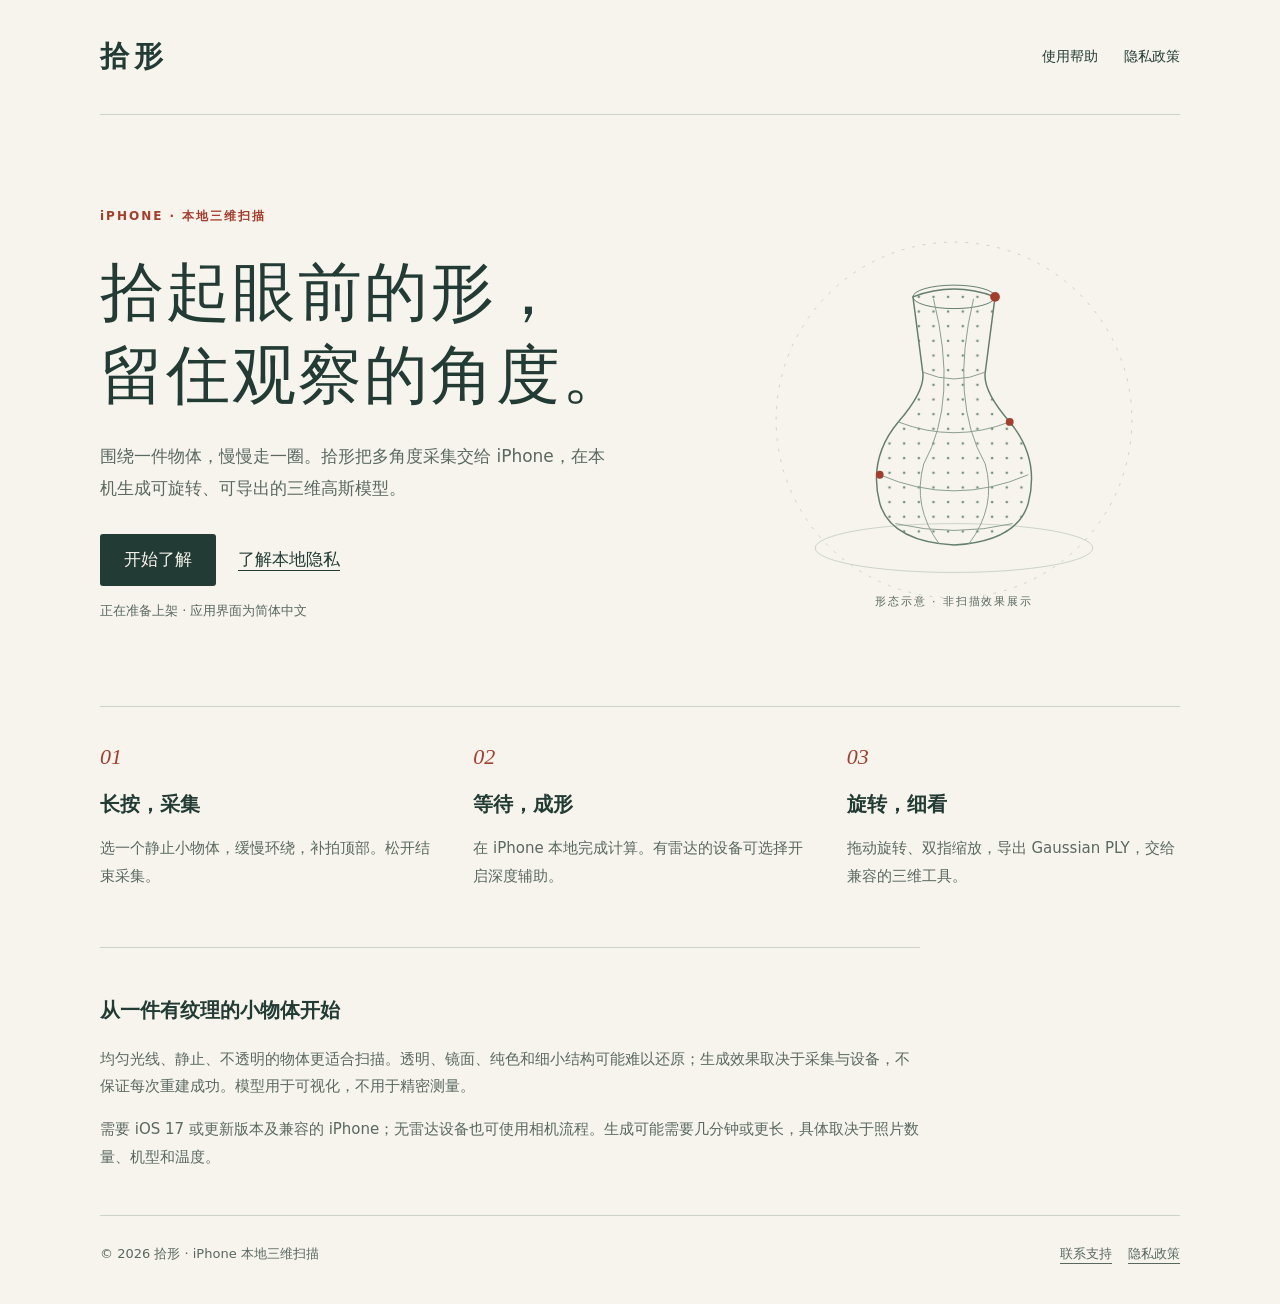
==== index.html @ dbe184c0 "feat: publish Shixing support and privacy website" ====
<!doctype html>
<html lang="zh-Hans"><head><meta charset="utf-8"><meta name="viewport" content="width=device-width,initial-scale=1"><meta name="description" content="拾形是一款在 iPhone 本地采集、生成、查看和导出三维高斯模型的应用。"><meta name="referrer" content="strict-origin-when-cross-origin"><title>把眼前的物体，留下形态 · 拾形</title><link rel="icon" href="favicon.svg" type="image/svg+xml"><link rel="stylesheet" href="style.css"></head>
<body><div class="wrap"><a class="skip" href="#main">跳到正文</a><header><a class="brand" href="index.html" aria-label="拾形首页">拾形</a><nav aria-label="主导航"><a href="support.html">使用帮助</a><a href="privacy.html">隐私政策</a></nav></header><main id="main" class=""><section class="hero"><div><div class="eyebrow">iPHONE · 本地三维扫描</div><h1>拾起眼前的形，<br>留住观察的角度。</h1><p>围绕一件物体，慢慢走一圈。拾形把多角度采集交给 iPhone，在本机生成可旋转、可导出的三维高斯模型。</p><div class="actions"><a class="button" href="support.html">开始了解</a><a href="privacy.html">了解本地隐私</a></div><p class="quiet">正在准备上架 · 应用界面为简体中文</p></div><svg class="art" viewBox="0 0 440 440" role="img" aria-label="以线条与点描绘的抽象立体花瓶，仅为品牌插画"><defs><pattern id="dots" width="15" height="15" patternUnits="userSpaceOnUse"><circle cx="4" cy="4" r="1.3" fill="#738d7a"/></pattern></defs><circle cx="220" cy="220" r="182" fill="none" stroke="#cbd2c7" stroke-dasharray="3 8"/><ellipse cx="220" cy="351" rx="142" ry="25" fill="none" stroke="#cbd2c7"/><path d="M178 94Q220 78 262 94L252 171Q249 190 277 222Q308 259 296 305Q285 344 220 348Q155 344 144 305Q132 259 163 222Q191 190 188 171Z" fill="url(#dots)" stroke="#647e6e" stroke-width="1.5"/><ellipse cx="220" cy="94" rx="42" ry="12" fill="none" stroke="#647e6e"/><path d="M188 171Q220 185 252 171M163 222Q220 244 277 222M144 276Q220 309 296 276M160 326Q220 340 280 326M199 96Q225 200 189 265Q177 309 205 347M240 96Q215 200 252 265Q264 309 235 347" fill="none" stroke="#8a9d8b"/><circle cx="262" cy="94" r="5" fill="#a33e2c"/><circle cx="144" cy="276" r="4" fill="#a33e2c"/><circle cx="277" cy="222" r="4" fill="#a33e2c"/><text x="220" y="409" text-anchor="middle" fill="#596860" font-size="11" letter-spacing="2">形态示意 · 非扫描效果展示</text></svg></section><section class="steps" aria-label="使用流程"><div><span class="number">01</span><h2>长按，采集</h2><p>选一个静止小物体，缓慢环绕，补拍顶部。松开结束采集。</p></div><div><span class="number">02</span><h2>等待，成形</h2><p>在 iPhone 本地完成计算。有雷达的设备可选择开启深度辅助。</p></div><div><span class="number">03</span><h2>旋转，细看</h2><p>拖动旋转、双指缩放，导出 Gaussian PLY，交给兼容的三维工具。</p></div></section><section class="note"><h2>从一件有纹理的小物体开始</h2><p>均匀光线、静止、不透明的物体更适合扫描。透明、镜面、纯色和细小结构可能难以还原；生成效果取决于采集与设备，不保证每次重建成功。模型用于可视化，不用于精密测量。</p><p>需要 iOS 17 或更新版本及兼容的 iPhone；无雷达设备也可使用相机流程。生成可能需要几分钟或更长，具体取决于照片数量、机型和温度。</p></section></main><footer><span>© 2026 拾形 · iPhone 本地三维扫描</span><span><a href="support.html#contact">联系支持</a><a href="privacy.html">隐私政策</a></span></footer></div></body></html>
---- style.css ----
@charset "UTF-8";
:root{color-scheme:light;--paper:#f6f4ed;--ink:#223b34;--muted:#596860;--line:#cbd2c7;--accent:#a33e2c}
*{box-sizing:border-box}html{scroll-behavior:smooth}body{margin:0;background:var(--paper);color:var(--ink);font:17px/1.85 system-ui,-apple-system,"PingFang SC","Microsoft YaHei",sans-serif}a{color:inherit;text-underline-offset:5px}a:hover{color:var(--accent)}a:focus-visible{outline:3px solid var(--accent);outline-offset:5px}.wrap{width:min(1080px,calc(100% - 48px));margin:auto}header{display:flex;justify-content:space-between;align-items:center;padding:30px 0;border-bottom:1px solid var(--line);gap:20px}.brand{text-decoration:none;font-family:serif;font-size:29px;letter-spacing:5px;font-weight:600}nav{display:flex;gap:26px;font-size:14px}nav a{text-decoration:none}.skip{position:absolute;top:-80px;padding:10px;background:white}.skip:focus{top:8px}.hero{display:grid;grid-template-columns:1.3fr 1fr;align-items:center;gap:40px;padding:90px 0 70px}.eyebrow{font-size:12px;letter-spacing:2px;color:var(--accent);font-weight:650}.hero h1{font:500 clamp(40px,5vw,64px)/1.3 "Songti SC","Noto Serif CJK SC",serif;letter-spacing:2px;margin:24px 0}.hero p{max-width:510px;color:var(--muted)}.actions{display:flex;gap:22px;align-items:center;flex-wrap:wrap;margin-top:30px}.button{display:inline-block;background:var(--ink);color:var(--paper);text-decoration:none;padding:10px 24px;border-radius:3px}.button:hover{background:#36584c;color:white}.quiet{font-size:13px;color:var(--muted)}.art{width:100%;max-width:430px;justify-self:center}.steps{border-top:1px solid var(--line);display:grid;grid-template-columns:repeat(3,1fr);gap:40px;padding:36px 0 56px}.steps h2{font-size:20px;margin:12px 0}.steps p{font-size:15px;color:var(--muted);margin:0}.number{font:italic 22px Georgia,serif;color:var(--accent)}.note{border-top:1px solid var(--line);padding:28px 0;max-width:820px}.note h2{font-size:20px}.note p{color:var(--muted);font-size:15px}.article{max-width:780px;margin:66px auto 80px}.article h1{font:500 40px/1.4 "Songti SC",serif;letter-spacing:2px;margin-bottom:14px}.article h2{font-size:23px;margin:38px 0 12px}.article p,.article li{color:#3e5047}.article .lead{font-size:20px}.article li{margin:10px 0}.callout{border-left:3px solid var(--accent);padding:12px 22px;background:#eeeee5;margin:26px 0}.contact{overflow-wrap:anywhere}footer{border-top:1px solid var(--line);padding:26px 0 38px;display:flex;justify-content:space-between;gap:20px;flex-wrap:wrap;font-size:13px;color:var(--muted)}footer a{margin-left:16px}.anchor{scroll-margin-top:24px}@media(max-width:640px){.wrap{width:calc(100% - 36px)}header{padding:20px 0}nav{gap:18px}.hero{grid-template-columns:1fr;padding:48px 0 40px;gap:16px}.hero h1{font-size:43px}.art{max-width:280px}.steps{grid-template-columns:1fr;gap:26px;padding-bottom:36px}.steps h2{display:inline;margin-left:14px}.steps p{margin-top:6px}.article{margin:40px auto 60px}.article h1{font-size:34px}.article h2{font-size:21px}footer a{margin:0 16px 0 0}}@media(prefers-reduced-motion:reduce){html{scroll-behavior:auto}}
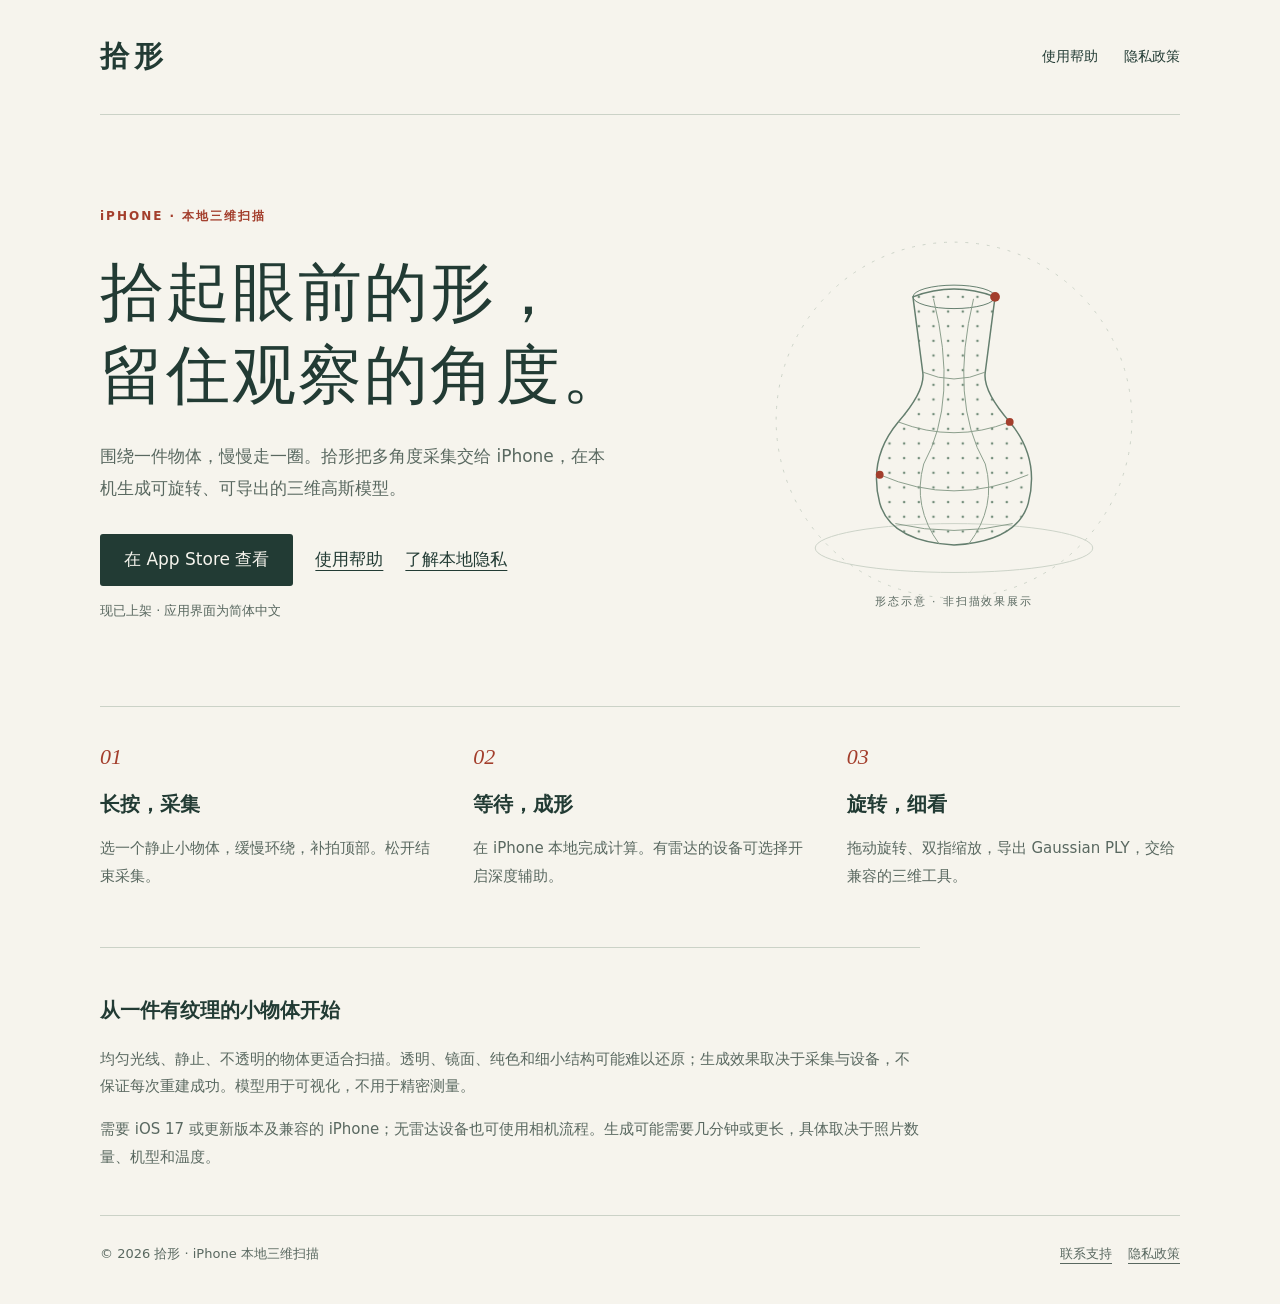
==== commit 32bb8e2f: "Add the App Store call to action" ====
--- a/index.html
+++ b/index.html
@@ -1,3 +1,3 @@
 <!doctype html>
 <html lang="zh-Hans"><head><meta charset="utf-8"><meta name="viewport" content="width=device-width,initial-scale=1"><meta name="description" content="拾形是一款在 iPhone 本地采集、生成、查看和导出三维高斯模型的应用。"><meta name="referrer" content="strict-origin-when-cross-origin"><title>把眼前的物体，留下形态 · 拾形</title><link rel="icon" href="favicon.svg" type="image/svg+xml"><link rel="stylesheet" href="style.css"></head>
-<body><div class="wrap"><a class="skip" href="#main">跳到正文</a><header><a class="brand" href="index.html" aria-label="拾形首页">拾形</a><nav aria-label="主导航"><a href="support.html">使用帮助</a><a href="privacy.html">隐私政策</a></nav></header><main id="main" class=""><section class="hero"><div><div class="eyebrow">iPHONE · 本地三维扫描</div><h1>拾起眼前的形，<br>留住观察的角度。</h1><p>围绕一件物体，慢慢走一圈。拾形把多角度采集交给 iPhone，在本机生成可旋转、可导出的三维高斯模型。</p><div class="actions"><a class="button" href="support.html">开始了解</a><a href="privacy.html">了解本地隐私</a></div><p class="quiet">正在准备上架 · 应用界面为简体中文</p></div><svg class="art" viewBox="0 0 440 440" role="img" aria-label="以线条与点描绘的抽象立体花瓶，仅为品牌插画"><defs><pattern id="dots" width="15" height="15" patternUnits="userSpaceOnUse"><circle cx="4" cy="4" r="1.3" fill="#738d7a"/></pattern></defs><circle cx="220" cy="220" r="182" fill="none" stroke="#cbd2c7" stroke-dasharray="3 8"/><ellipse cx="220" cy="351" rx="142" ry="25" fill="none" stroke="#cbd2c7"/><path d="M178 94Q220 78 262 94L252 171Q249 190 277 222Q308 259 296 305Q285 344 220 348Q155 344 144 305Q132 259 163 222Q191 190 188 171Z" fill="url(#dots)" stroke="#647e6e" stroke-width="1.5"/><ellipse cx="220" cy="94" rx="42" ry="12" fill="none" stroke="#647e6e"/><path d="M188 171Q220 185 252 171M163 222Q220 244 277 222M144 276Q220 309 296 276M160 326Q220 340 280 326M199 96Q225 200 189 265Q177 309 205 347M240 96Q215 200 252 265Q264 309 235 347" fill="none" stroke="#8a9d8b"/><circle cx="262" cy="94" r="5" fill="#a33e2c"/><circle cx="144" cy="276" r="4" fill="#a33e2c"/><circle cx="277" cy="222" r="4" fill="#a33e2c"/><text x="220" y="409" text-anchor="middle" fill="#596860" font-size="11" letter-spacing="2">形态示意 · 非扫描效果展示</text></svg></section><section class="steps" aria-label="使用流程"><div><span class="number">01</span><h2>长按，采集</h2><p>选一个静止小物体，缓慢环绕，补拍顶部。松开结束采集。</p></div><div><span class="number">02</span><h2>等待，成形</h2><p>在 iPhone 本地完成计算。有雷达的设备可选择开启深度辅助。</p></div><div><span class="number">03</span><h2>旋转，细看</h2><p>拖动旋转、双指缩放，导出 Gaussian PLY，交给兼容的三维工具。</p></div></section><section class="note"><h2>从一件有纹理的小物体开始</h2><p>均匀光线、静止、不透明的物体更适合扫描。透明、镜面、纯色和细小结构可能难以还原；生成效果取决于采集与设备，不保证每次重建成功。模型用于可视化，不用于精密测量。</p><p>需要 iOS 17 或更新版本及兼容的 iPhone；无雷达设备也可使用相机流程。生成可能需要几分钟或更长，具体取决于照片数量、机型和温度。</p></section></main><footer><span>© 2026 拾形 · iPhone 本地三维扫描</span><span><a href="support.html#contact">联系支持</a><a href="privacy.html">隐私政策</a></span></footer></div></body></html>
+<body><div class="wrap"><a class="skip" href="#main">跳到正文</a><header><a class="brand" href="index.html" aria-label="拾形首页">拾形</a><nav aria-label="主导航"><a href="support.html">使用帮助</a><a href="privacy.html">隐私政策</a></nav></header><main id="main" class=""><section class="hero"><div><div class="eyebrow">iPHONE · 本地三维扫描</div><h1>拾起眼前的形，<br>留住观察的角度。</h1><p>围绕一件物体，慢慢走一圈。拾形把多角度采集交给 iPhone，在本机生成可旋转、可导出的三维高斯模型。</p><div class="actions"><a class="button" href="https://apps.apple.com/us/app/%E6%8B%BE%E5%BD%A2/id6823881232">在 App Store 查看</a><a href="support.html">使用帮助</a><a href="privacy.html">了解本地隐私</a></div><p class="quiet">现已上架 · 应用界面为简体中文</p></div><svg class="art" viewBox="0 0 440 440" role="img" aria-label="以线条与点描绘的抽象立体花瓶，仅为品牌插画"><defs><pattern id="dots" width="15" height="15" patternUnits="userSpaceOnUse"><circle cx="4" cy="4" r="1.3" fill="#738d7a"/></pattern></defs><circle cx="220" cy="220" r="182" fill="none" stroke="#cbd2c7" stroke-dasharray="3 8"/><ellipse cx="220" cy="351" rx="142" ry="25" fill="none" stroke="#cbd2c7"/><path d="M178 94Q220 78 262 94L252 171Q249 190 277 222Q308 259 296 305Q285 344 220 348Q155 344 144 305Q132 259 163 222Q191 190 188 171Z" fill="url(#dots)" stroke="#647e6e" stroke-width="1.5"/><ellipse cx="220" cy="94" rx="42" ry="12" fill="none" stroke="#647e6e"/><path d="M188 171Q220 185 252 171M163 222Q220 244 277 222M144 276Q220 309 296 276M160 326Q220 340 280 326M199 96Q225 200 189 265Q177 309 205 347M240 96Q215 200 252 265Q264 309 235 347" fill="none" stroke="#8a9d8b"/><circle cx="262" cy="94" r="5" fill="#a33e2c"/><circle cx="144" cy="276" r="4" fill="#a33e2c"/><circle cx="277" cy="222" r="4" fill="#a33e2c"/><text x="220" y="409" text-anchor="middle" fill="#596860" font-size="11" letter-spacing="2">形态示意 · 非扫描效果展示</text></svg></section><section class="steps" aria-label="使用流程"><div><span class="number">01</span><h2>长按，采集</h2><p>选一个静止小物体，缓慢环绕，补拍顶部。松开结束采集。</p></div><div><span class="number">02</span><h2>等待，成形</h2><p>在 iPhone 本地完成计算。有雷达的设备可选择开启深度辅助。</p></div><div><span class="number">03</span><h2>旋转，细看</h2><p>拖动旋转、双指缩放，导出 Gaussian PLY，交给兼容的三维工具。</p></div></section><section class="note"><h2>从一件有纹理的小物体开始</h2><p>均匀光线、静止、不透明的物体更适合扫描。透明、镜面、纯色和细小结构可能难以还原；生成效果取决于采集与设备，不保证每次重建成功。模型用于可视化，不用于精密测量。</p><p>需要 iOS 17 或更新版本及兼容的 iPhone；无雷达设备也可使用相机流程。生成可能需要几分钟或更长，具体取决于照片数量、机型和温度。</p></section></main><footer><span>© 2026 拾形 · iPhone 本地三维扫描</span><span><a href="support.html#contact">联系支持</a><a href="privacy.html">隐私政策</a></span></footer></div></body></html>
